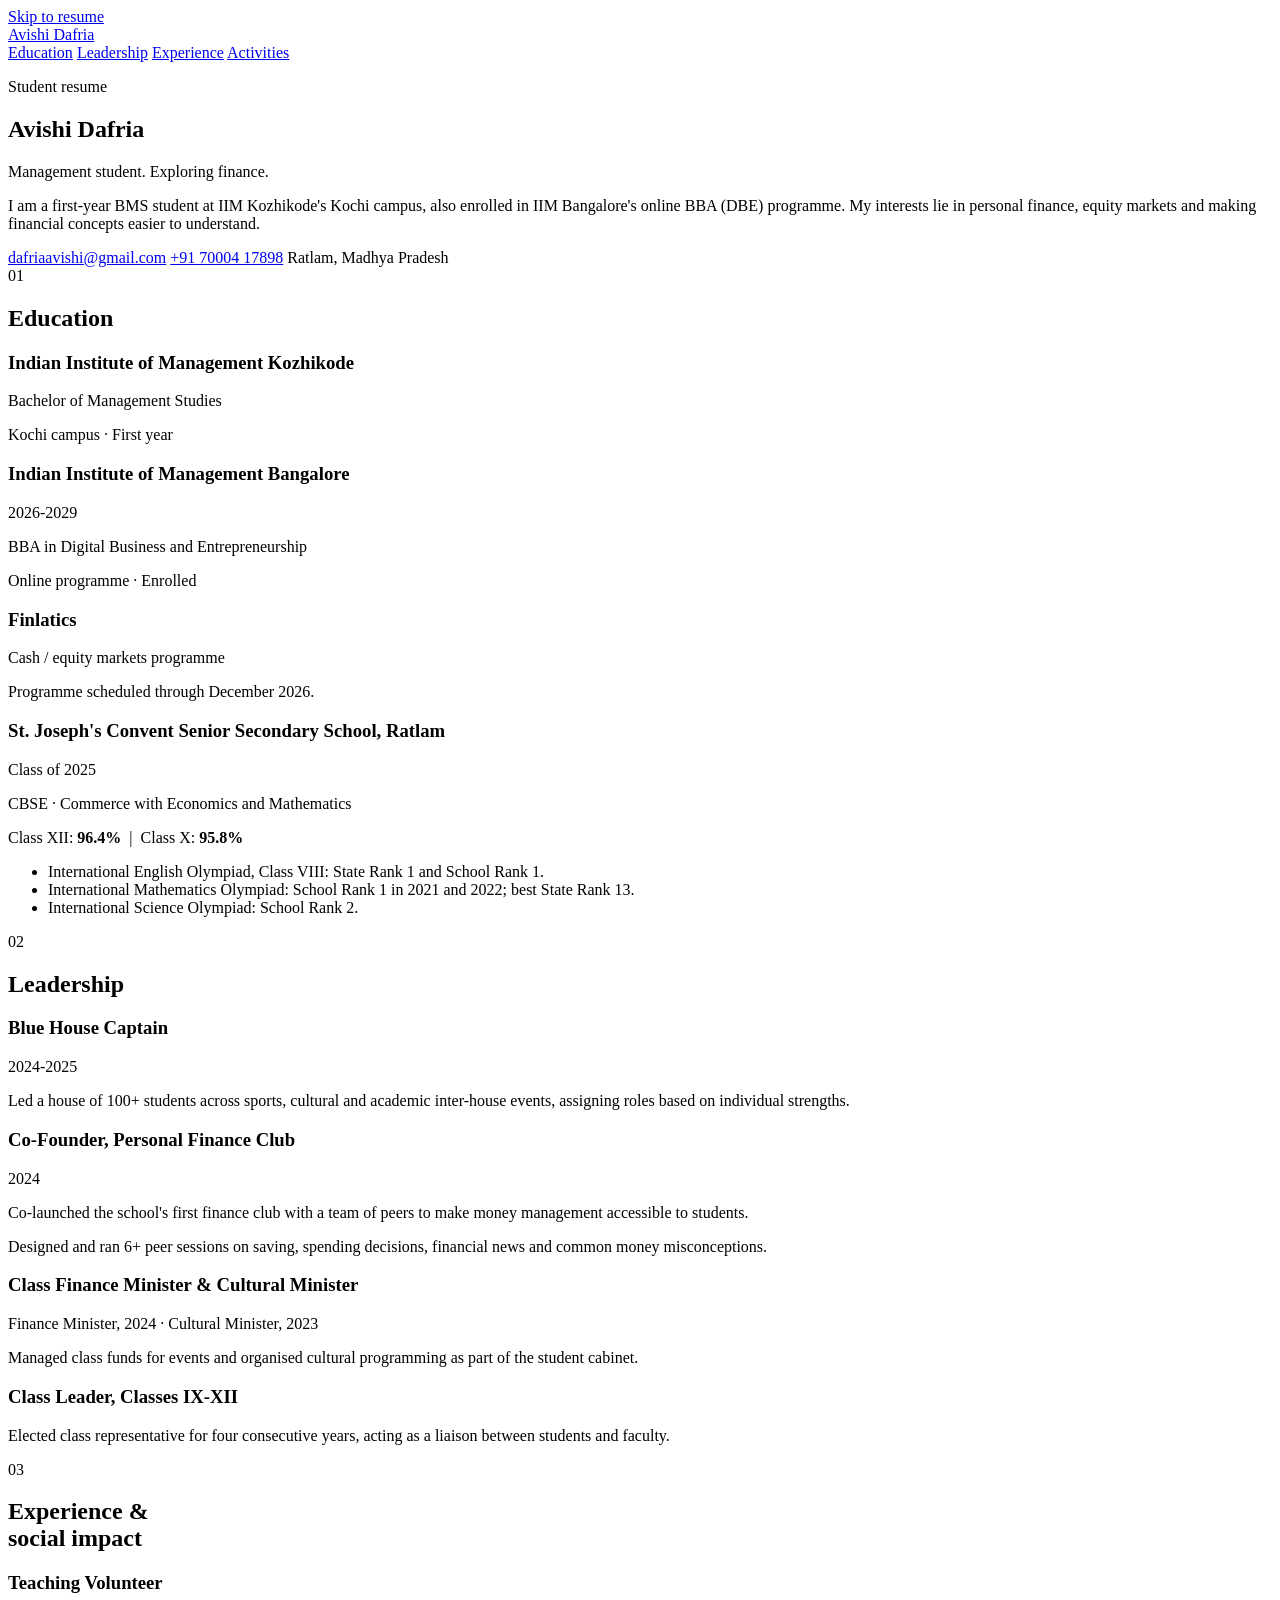
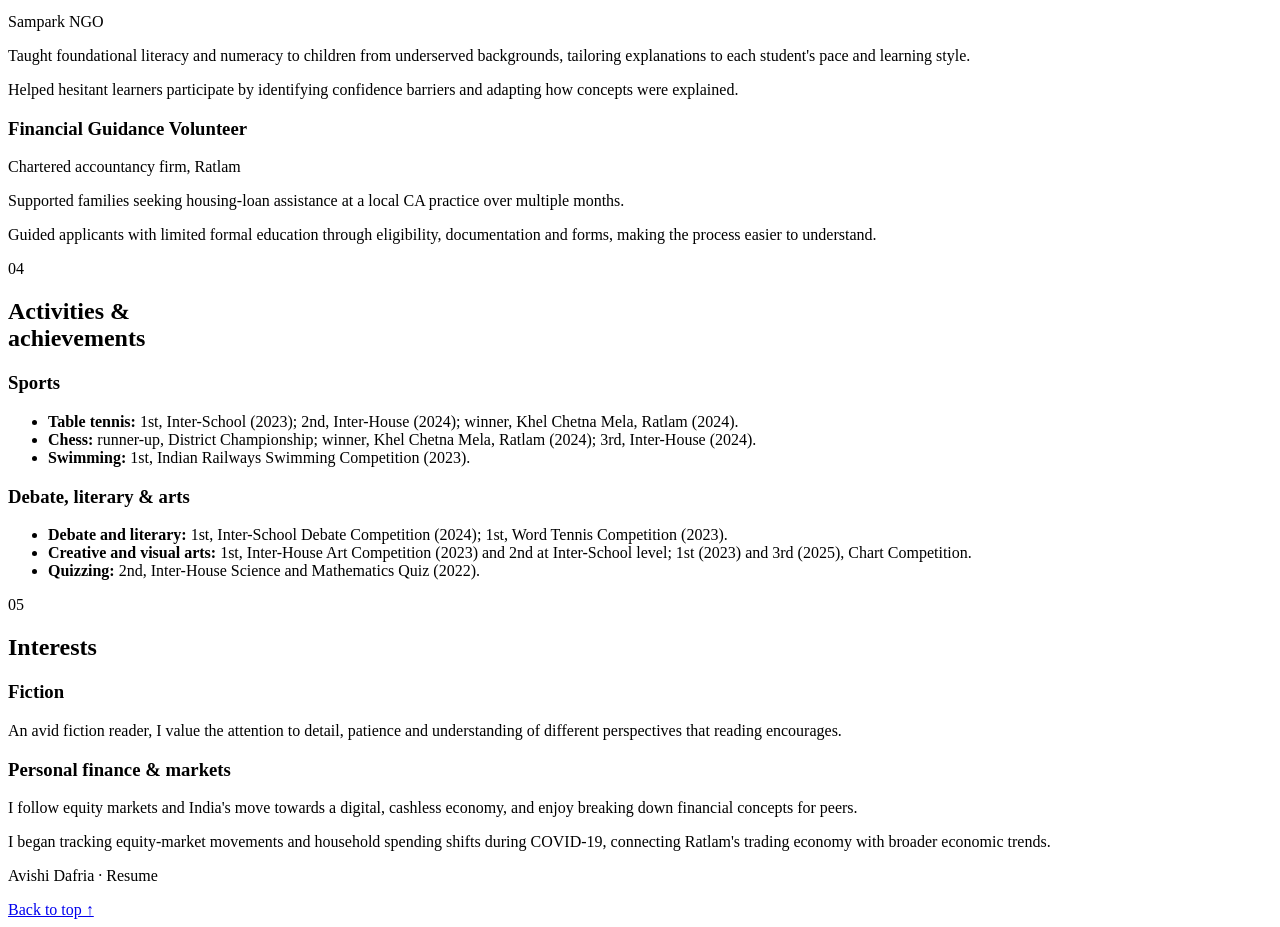
==== index.html @ a0d3d8a0 "Rename index-final.txt to index.html" ====
<!DOCTYPE html>
<html lang="en">
<head>
  <meta charset="UTF-8">
  <meta name="viewport" content="width=device-width, initial-scale=1.0">
  <meta name="description" content="Avishi Dafria's student resume: education, leadership, volunteering and interests.">
  <title>Avishi Dafria | Resume</title>
  <link rel="stylesheet" href="style.css">
</head>
<body>
  <a class="skip-link" href="#main">Skip to resume</a>
  <header class="site-header">
    <div class="header-inner">
      <a class="wordmark" href="#top">Avishi Dafria</a>
      <nav aria-label="Resume sections">
        <a href="#education">Education</a>
        <a href="#leadership">Leadership</a>
        <a href="#experience">Experience</a>
        <a href="#activities">Activities</a>
      </nav>
    </div>
  </header>
  <main id="main" class="resume">
    <section id="top" class="intro" aria-labelledby="name">
      <p class="eyebrow">Student resume</p>
      <h1 id="name">Avishi Dafria</h1>
      <p class="subtitle">Management student. Exploring finance.</p>
      <p class="summary">I am a first-year BMS student at IIM Kozhikode's Kochi campus, also enrolled in IIM Bangalore's online BBA (DBE) programme. My interests lie in personal finance, equity markets and making financial concepts easier to understand.</p>
      <div class="contact-list" aria-label="Contact details">
        <a href="mailto:dafriaavishi@gmail.com">dafriaavishi@gmail.com</a>
        <a href="tel:+917000417898">+91 70004 17898</a>
        <span>Ratlam, Madhya Pradesh</span>
      </div>
    </section>

    <section id="education" class="resume-section" aria-labelledby="education-heading">
      <div class="section-label"><span class="section-number">01</span><h2 id="education-heading">Education</h2></div>
      <div class="section-content">
        <article class="entry">
          <h3>Indian Institute of Management Kozhikode</h3>
          <p class="role">Bachelor of Management Studies</p>
          <p>Kochi campus &middot; First year</p>
        </article>
        <article class="entry">
          <div class="entry-heading"><h3>Indian Institute of Management Bangalore</h3><p class="date">2026-2029</p></div>
          <p class="role">BBA in Digital Business and Entrepreneurship</p>
          <p>Online programme &middot; Enrolled</p>
        </article>
        <article class="entry">
          <h3>Finlatics</h3>
          <p class="role">Cash / equity markets programme</p>
          <p>Programme scheduled through December 2026.</p>
        </article>
        <article class="entry">
          <div class="entry-heading"><h3>St. Joseph's Convent Senior Secondary School, Ratlam</h3><p class="date">Class of 2025</p></div>
          <p class="role">CBSE &middot; Commerce with Economics and Mathematics</p>
          <p>Class XII: <strong>96.4%</strong> &nbsp;|&nbsp; Class X: <strong>95.8%</strong></p>
          <ul>
            <li>International English Olympiad, Class VIII: State Rank 1 and School Rank 1.</li>
            <li>International Mathematics Olympiad: School Rank 1 in 2021 and 2022; best State Rank 13.</li>
            <li>International Science Olympiad: School Rank 2.</li>
          </ul>
        </article>
      </div>
    </section>

    <section id="leadership" class="resume-section" aria-labelledby="leadership-heading">
      <div class="section-label"><span class="section-number">02</span><h2 id="leadership-heading">Leadership</h2></div>
      <div class="section-content">
        <article class="entry">
          <div class="entry-heading"><h3>Blue House Captain</h3><p class="date">2024-2025</p></div>
          <p>Led a house of 100+ students across sports, cultural and academic inter-house events, assigning roles based on individual strengths.</p>
        </article>
        <article class="entry">
          <div class="entry-heading"><h3>Co-Founder, Personal Finance Club</h3><p class="date">2024</p></div>
          <p>Co-launched the school's first finance club with a team of peers to make money management accessible to students.</p>
          <p>Designed and ran 6+ peer sessions on saving, spending decisions, financial news and common money misconceptions.</p>
        </article>
        <article class="entry">
          <h3>Class Finance Minister &amp; Cultural Minister</h3>
          <p class="role">Finance Minister, 2024 &middot; Cultural Minister, 2023</p>
          <p>Managed class funds for events and organised cultural programming as part of the student cabinet.</p>
        </article>
        <article class="entry">
          <h3>Class Leader, Classes IX-XII</h3>
          <p>Elected class representative for four consecutive years, acting as a liaison between students and faculty.</p>
        </article>
      </div>
    </section>

    <section id="experience" class="resume-section" aria-labelledby="experience-heading">
      <div class="section-label"><span class="section-number">03</span><h2 id="experience-heading">Experience &amp;<br class="desktop-break"> social impact</h2></div>
      <div class="section-content">
        <article class="entry">
          <h3>Teaching Volunteer</h3><p class="role">Sampark NGO</p>
          <p>Taught foundational literacy and numeracy to children from underserved backgrounds, tailoring explanations to each student's pace and learning style.</p>
          <p>Helped hesitant learners participate by identifying confidence barriers and adapting how concepts were explained.</p>
        </article>
        <article class="entry">
          <h3>Financial Guidance Volunteer</h3><p class="role">Chartered accountancy firm, Ratlam</p>
          <p>Supported families seeking housing-loan assistance at a local CA practice over multiple months.</p>
          <p>Guided applicants with limited formal education through eligibility, documentation and forms, making the process easier to understand.</p>
        </article>
      </div>
    </section>

    <section id="activities" class="resume-section" aria-labelledby="activities-heading">
      <div class="section-label"><span class="section-number">04</span><h2 id="activities-heading">Activities &amp;<br class="desktop-break"> achievements</h2></div>
      <div class="section-content">
        <article class="entry"><h3>Sports</h3><ul>
          <li><strong>Table tennis:</strong> 1st, Inter-School (2023); 2nd, Inter-House (2024); winner, Khel Chetna Mela, Ratlam (2024).</li>
          <li><strong>Chess:</strong> runner-up, District Championship; winner, Khel Chetna Mela, Ratlam (2024); 3rd, Inter-House (2024).</li>
          <li><strong>Swimming:</strong> 1st, Indian Railways Swimming Competition (2023).</li>
        </ul></article>
        <article class="entry"><h3>Debate, literary &amp; arts</h3><ul>
          <li><strong>Debate and literary:</strong> 1st, Inter-School Debate Competition (2024); 1st, Word Tennis Competition (2023).</li>
          <li><strong>Creative and visual arts:</strong> 1st, Inter-House Art Competition (2023) and 2nd at Inter-School level; 1st (2023) and 3rd (2025), Chart Competition.</li>
          <li><strong>Quizzing:</strong> 2nd, Inter-House Science and Mathematics Quiz (2022).</li>
        </ul></article>
      </div>
    </section>

    <section id="interests" class="resume-section" aria-labelledby="interests-heading">
      <div class="section-label"><span class="section-number">05</span><h2 id="interests-heading">Interests</h2></div>
      <div class="section-content">
        <article class="entry"><h3>Fiction</h3><p>An avid fiction reader, I value the attention to detail, patience and understanding of different perspectives that reading encourages.</p></article>
        <article class="entry"><h3>Personal finance &amp; markets</h3><p>I follow equity markets and India's move towards a digital, cashless economy, and enjoy breaking down financial concepts for peers.</p><p>I began tracking equity-market movements and household spending shifts during COVID-19, connecting Ratlam's trading economy with broader economic trends.</p></article>
      </div>
    </section>
  </main>
  <footer class="site-footer"><p>Avishi Dafria &middot; Resume</p><a href="#top">Back to top &uarr;</a></footer>
</body>
</html>
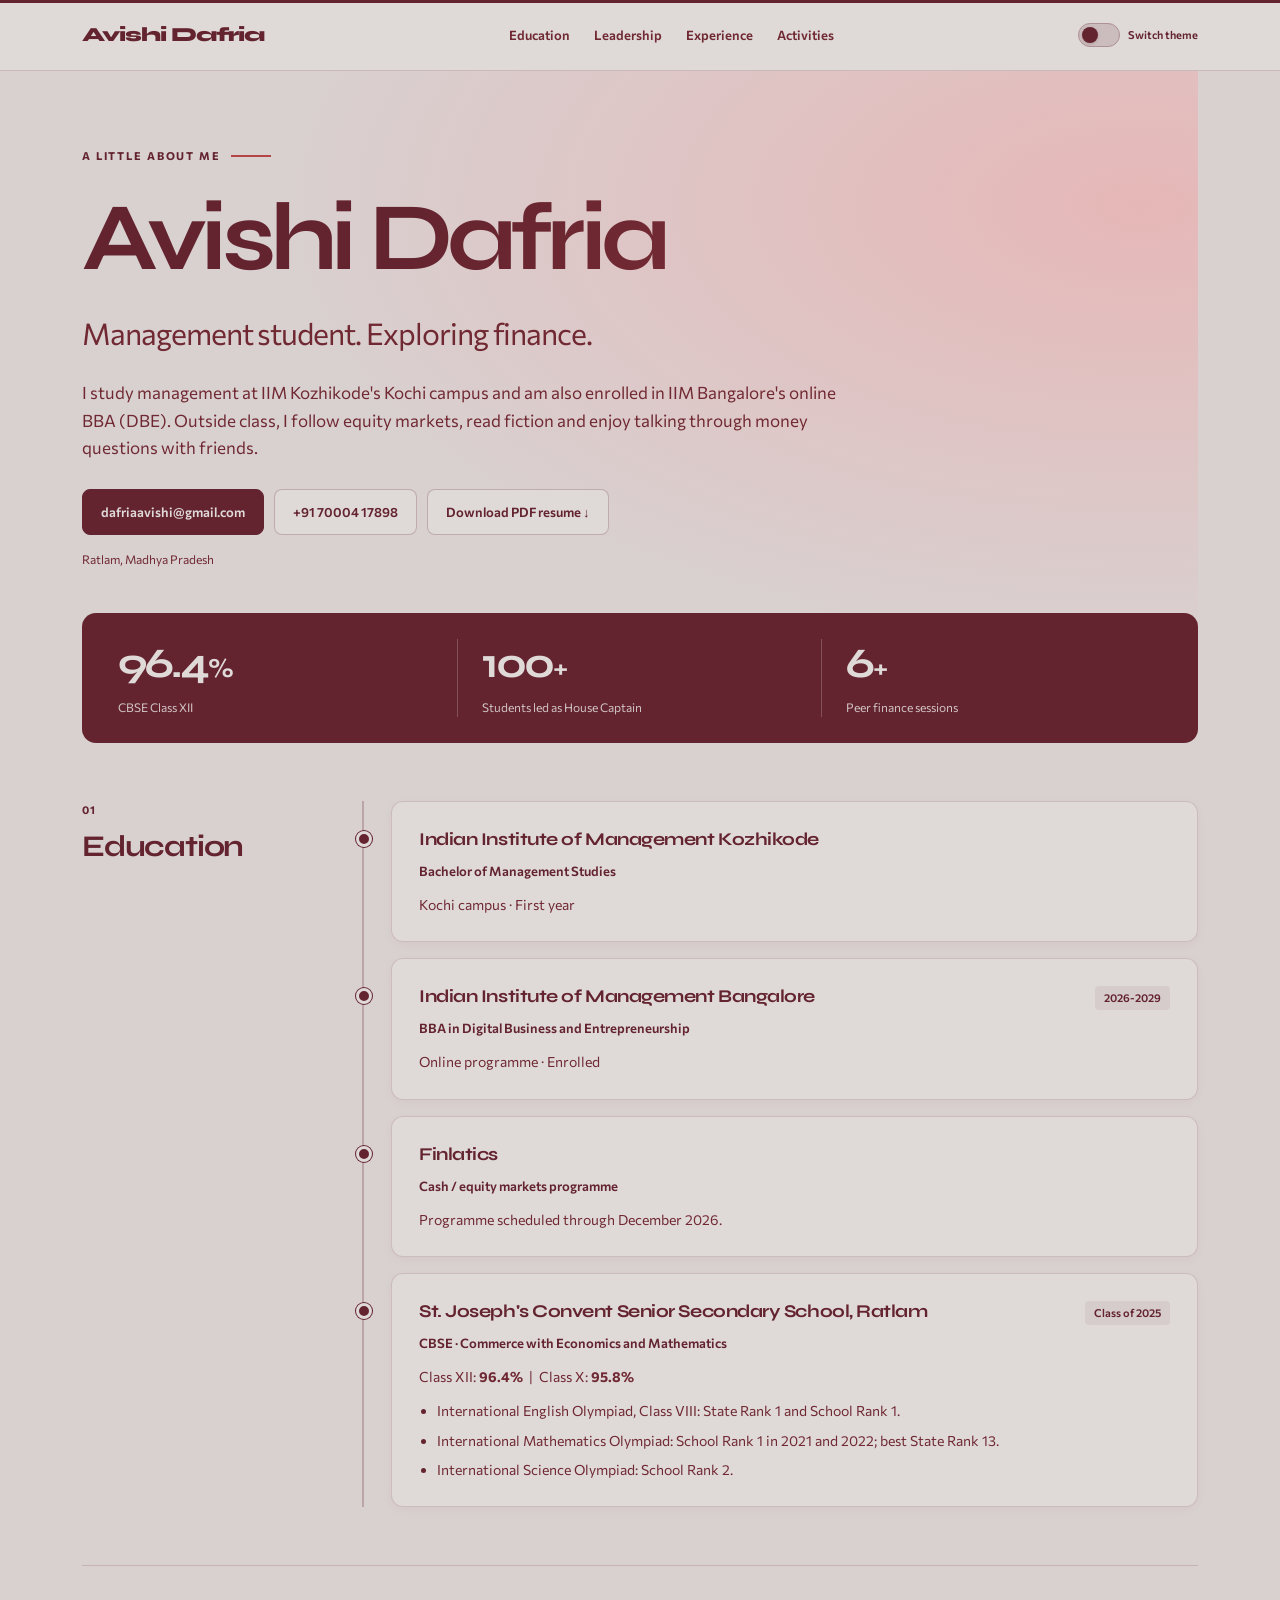
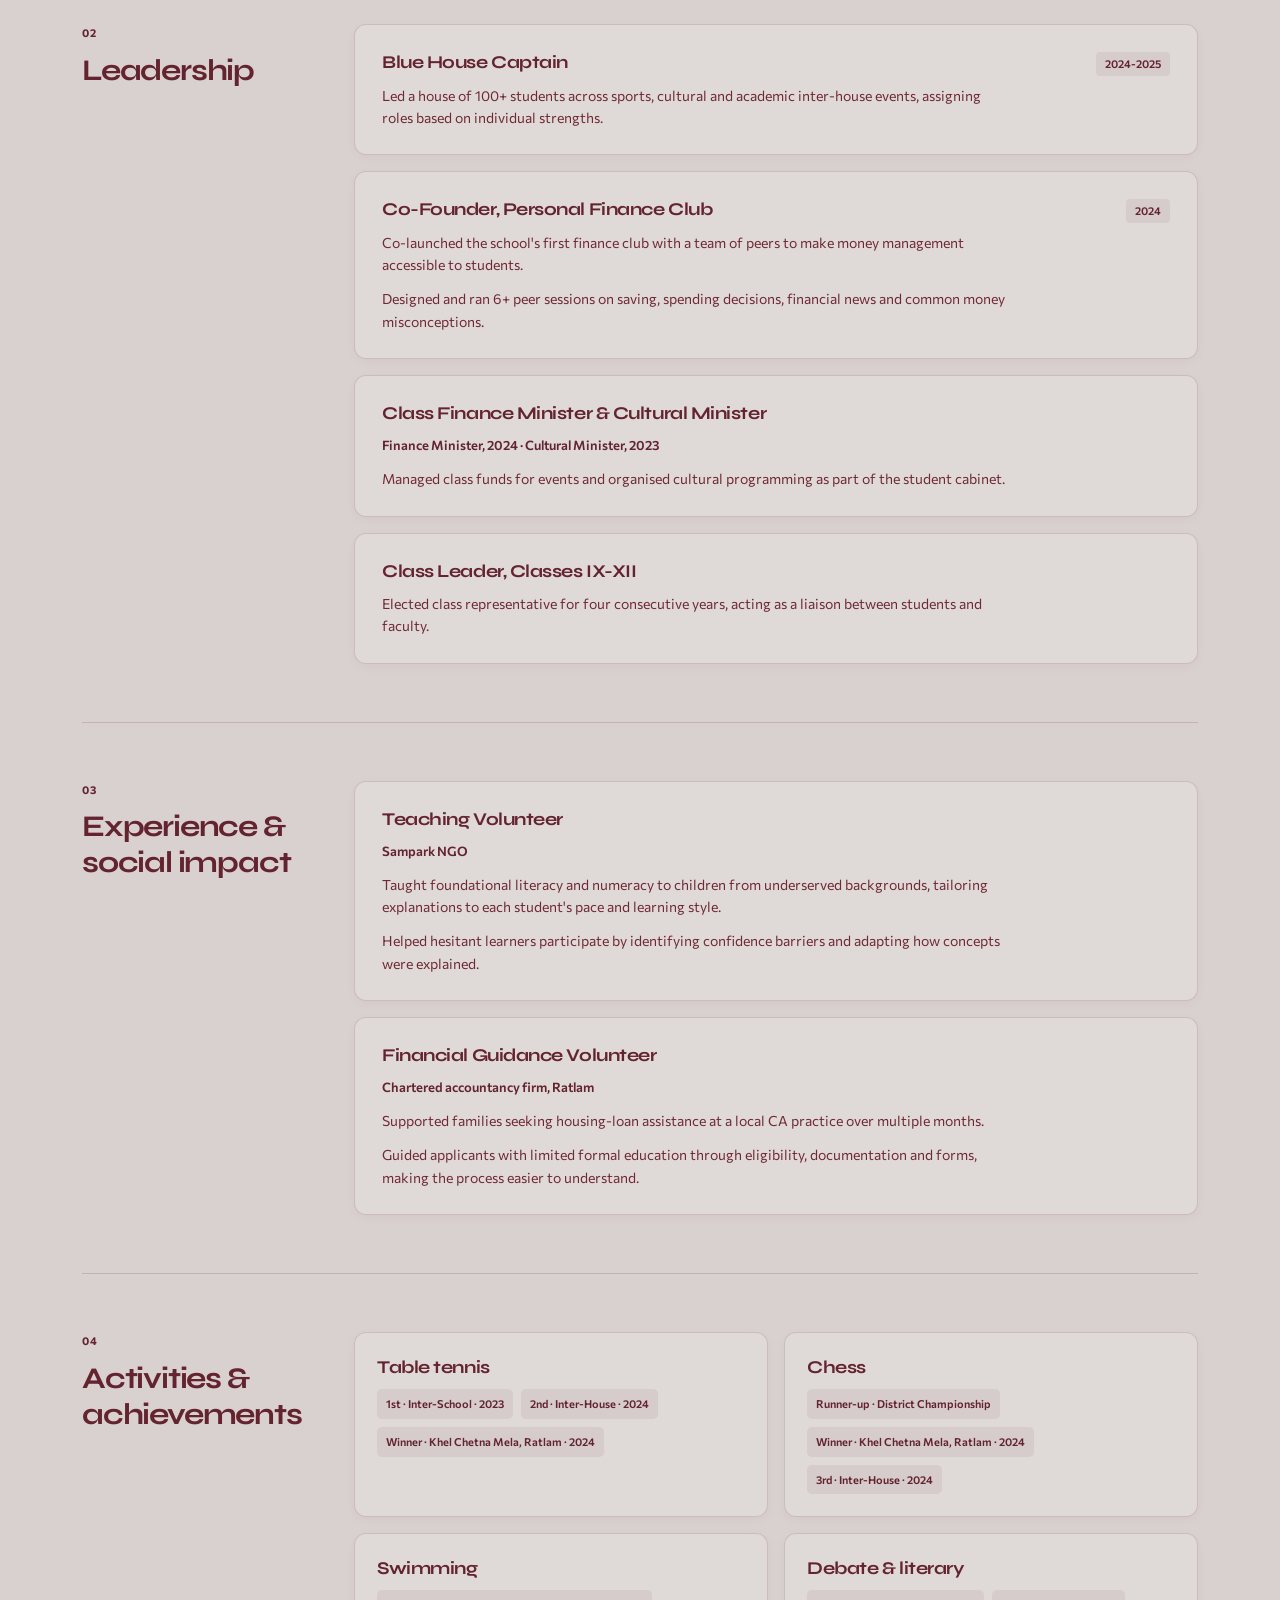
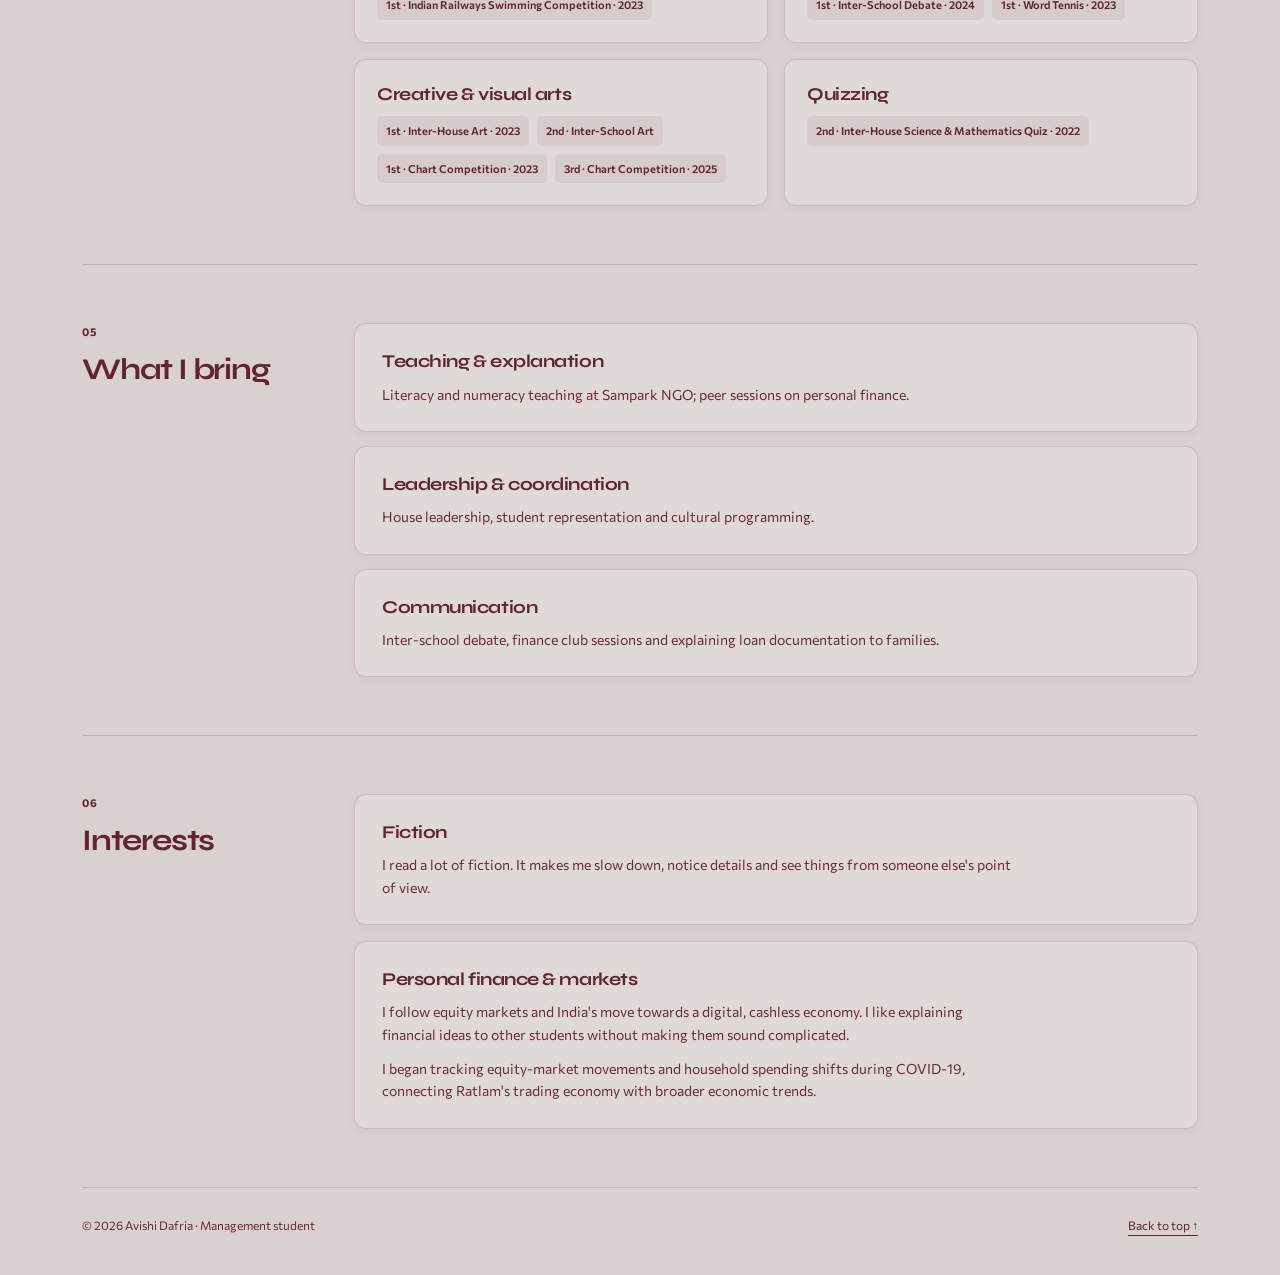
==== commit a8af8d77: "Rename index-FINAL (1).txt to index.html" ====
--- a/index.html
+++ b/index.html
@@ -4,10 +4,19 @@
   <meta charset="UTF-8">
   <meta name="viewport" content="width=device-width, initial-scale=1.0">
   <meta name="description" content="Avishi Dafria's student resume: education, leadership, volunteering and interests.">
+  <meta property="og:title" content="Avishi Dafria | Resume">
+  <meta property="og:description" content="Management student exploring finance. Education, leadership, volunteering and interests.">
+  <meta property="og:type" content="website">
+  <meta name="theme-color" content="#64242F">
   <title>Avishi Dafria | Resume</title>
+  <link rel="preconnect" href="https://fonts.googleapis.com">
+  <link rel="preconnect" href="https://fonts.gstatic.com" crossorigin>
+  <link href="https://fonts.googleapis.com/css2?family=Commissioner:wght@400;500;600;700&family=Syne:wght@400;500;600;700;800&display=swap" rel="stylesheet">
+  <link rel="icon" href="data:image/svg+xml,%3Csvg xmlns=%27http://www.w3.org/2000/svg%27 viewBox=%270 0 64 64%27%3E%3Crect width=%2764%27 height=%2764%27 rx=%2716%27 fill=%27%2364242F%27/%3E%3Ctext x=%2732%27 y=%2742%27 text-anchor=%27middle%27 font-family=%27Arial%27 font-size=%2730%27 fill=%27white%27%3EAD%3C/text%3E%3C/svg%3E">
   <link rel="stylesheet" href="style.css">
 </head>
 <body>
+  <div class="scroll-progress" aria-hidden="true"></div>
   <a class="skip-link" href="#main">Skip to resume</a>
   <header class="site-header">
     <div class="header-inner">
@@ -18,24 +27,31 @@
         <a href="#experience">Experience</a>
         <a href="#activities">Activities</a>
       </nav>
+      <label class="theme-switch"><input id="theme-toggle" type="checkbox"><span class="toggle-track" aria-hidden="true"></span><span class="toggle-text">Switch theme</span></label>
     </div>
   </header>
   <main id="main" class="resume">
     <section id="top" class="intro" aria-labelledby="name">
-      <p class="eyebrow">Student resume</p>
+      <p class="eyebrow">A little about me</p>
       <h1 id="name">Avishi Dafria</h1>
       <p class="subtitle">Management student. Exploring finance.</p>
-      <p class="summary">I am a first-year BMS student at IIM Kozhikode's Kochi campus, also enrolled in IIM Bangalore's online BBA (DBE) programme. My interests lie in personal finance, equity markets and making financial concepts easier to understand.</p>
+      <p class="summary">I study management at IIM Kozhikode's Kochi campus and am also enrolled in IIM Bangalore's online BBA (DBE). Outside class, I follow equity markets, read fiction and enjoy talking through money questions with friends.</p>
       <div class="contact-list" aria-label="Contact details">
-        <a href="mailto:dafriaavishi@gmail.com">dafriaavishi@gmail.com</a>
-        <a href="tel:+917000417898">+91 70004 17898</a>
-        <span>Ratlam, Madhya Pradesh</span>
+        <a class="contact-button" href="mailto:dafriaavishi@gmail.com">dafriaavishi@gmail.com</a>
+        <a class="contact-button secondary-button" href="tel:+917000417898">+91 70004 17898</a>
+        <a class="contact-button secondary-button" href="resume.pdf" download="Avishi_Dafria_Resume.pdf">Download PDF resume &darr;</a>
+      </div>
+      <p class="location">Ratlam, Madhya Pradesh</p>
+      <div class="stat-strip" aria-label="Resume highlights">
+        <div><strong>96.4<span>%</span></strong><span>CBSE Class XII</span></div>
+        <div><strong>100<span>+</span></strong><span>Students led as House Captain</span></div>
+        <div><strong>6<span>+</span></strong><span>Peer finance sessions</span></div>
       </div>
     </section>
 
     <section id="education" class="resume-section" aria-labelledby="education-heading">
       <div class="section-label"><span class="section-number">01</span><h2 id="education-heading">Education</h2></div>
-      <div class="section-content">
+      <div class="section-content timeline">
         <article class="entry">
           <h3>Indian Institute of Management Kozhikode</h3>
           <p class="role">Bachelor of Management Studies</p>
@@ -89,7 +105,7 @@
     </section>
 
     <section id="experience" class="resume-section" aria-labelledby="experience-heading">
-      <div class="section-label"><span class="section-number">03</span><h2 id="experience-heading">Experience &amp;<br class="desktop-break"> social impact</h2></div>
+      <div class="section-label"><span class="section-number">03</span><h2 id="experience-heading">Experience &amp;  social impact</h2></div>
       <div class="section-content">
         <article class="entry">
           <h3>Teaching Volunteer</h3><p class="role">Sampark NGO</p>
@@ -105,29 +121,34 @@
     </section>
 
     <section id="activities" class="resume-section" aria-labelledby="activities-heading">
-      <div class="section-label"><span class="section-number">04</span><h2 id="activities-heading">Activities &amp;<br class="desktop-break"> achievements</h2></div>
+      <div class="section-label"><span class="section-number">04</span><h2 id="activities-heading">Activities &amp;  achievements</h2></div>
       <div class="section-content">
-        <article class="entry"><h3>Sports</h3><ul>
-          <li><strong>Table tennis:</strong> 1st, Inter-School (2023); 2nd, Inter-House (2024); winner, Khel Chetna Mela, Ratlam (2024).</li>
-          <li><strong>Chess:</strong> runner-up, District Championship; winner, Khel Chetna Mela, Ratlam (2024); 3rd, Inter-House (2024).</li>
-          <li><strong>Swimming:</strong> 1st, Indian Railways Swimming Competition (2023).</li>
-        </ul></article>
-        <article class="entry"><h3>Debate, literary &amp; arts</h3><ul>
-          <li><strong>Debate and literary:</strong> 1st, Inter-School Debate Competition (2024); 1st, Word Tennis Competition (2023).</li>
-          <li><strong>Creative and visual arts:</strong> 1st, Inter-House Art Competition (2023) and 2nd at Inter-School level; 1st (2023) and 3rd (2025), Chart Competition.</li>
-          <li><strong>Quizzing:</strong> 2nd, Inter-House Science and Mathematics Quiz (2022).</li>
-        </ul></article>
+        <article class="entry achievement-card"><h3>Table tennis</h3><div class="badge-list"><span class="badge">1st &middot; Inter-School &middot; 2023</span><span class="badge">2nd &middot; Inter-House &middot; 2024</span><span class="badge">Winner &middot; Khel Chetna Mela, Ratlam &middot; 2024</span></div></article>
+        <article class="entry achievement-card"><h3>Chess</h3><div class="badge-list"><span class="badge">Runner-up &middot; District Championship</span><span class="badge">Winner &middot; Khel Chetna Mela, Ratlam &middot; 2024</span><span class="badge">3rd &middot; Inter-House &middot; 2024</span></div></article>
+        <article class="entry achievement-card"><h3>Swimming</h3><div class="badge-list"><span class="badge">1st &middot; Indian Railways Swimming Competition &middot; 2023</span></div></article>
+        <article class="entry achievement-card"><h3>Debate &amp; literary</h3><div class="badge-list"><span class="badge">1st &middot; Inter-School Debate &middot; 2024</span><span class="badge">1st &middot; Word Tennis &middot; 2023</span></div></article>
+        <article class="entry achievement-card"><h3>Creative &amp; visual arts</h3><div class="badge-list"><span class="badge">1st &middot; Inter-House Art &middot; 2023</span><span class="badge">2nd &middot; Inter-School Art</span><span class="badge">1st &middot; Chart Competition &middot; 2023</span><span class="badge">3rd &middot; Chart Competition &middot; 2025</span></div></article>
+        <article class="entry achievement-card"><h3>Quizzing</h3><div class="badge-list"><span class="badge">2nd &middot; Inter-House Science &amp; Mathematics Quiz &middot; 2022</span></div></article>
+      </div>
+    </section>
+
+    <section id="skills" class="resume-section" aria-labelledby="skills-heading">
+      <div class="section-label"><span class="section-number">05</span><h2 id="skills-heading">What I bring</h2></div>
+      <div class="section-content skill-grid">
+        <article class="entry"><h3>Teaching &amp; explanation</h3><p>Literacy and numeracy teaching at Sampark NGO; peer sessions on personal finance.</p></article>
+        <article class="entry"><h3>Leadership &amp; coordination</h3><p>House leadership, student representation and cultural programming.</p></article>
+        <article class="entry"><h3>Communication</h3><p>Inter-school debate, finance club sessions and explaining loan documentation to families.</p></article>
       </div>
     </section>
 
     <section id="interests" class="resume-section" aria-labelledby="interests-heading">
-      <div class="section-label"><span class="section-number">05</span><h2 id="interests-heading">Interests</h2></div>
+      <div class="section-label"><span class="section-number">06</span><h2 id="interests-heading">Interests</h2></div>
       <div class="section-content">
-        <article class="entry"><h3>Fiction</h3><p>An avid fiction reader, I value the attention to detail, patience and understanding of different perspectives that reading encourages.</p></article>
-        <article class="entry"><h3>Personal finance &amp; markets</h3><p>I follow equity markets and India's move towards a digital, cashless economy, and enjoy breaking down financial concepts for peers.</p><p>I began tracking equity-market movements and household spending shifts during COVID-19, connecting Ratlam's trading economy with broader economic trends.</p></article>
+        <article class="entry"><h3>Fiction</h3><p>I read a lot of fiction. It makes me slow down, notice details and see things from someone else's point of view.</p></article>
+        <article class="entry"><h3>Personal finance &amp; markets</h3><p>I follow equity markets and India's move towards a digital, cashless economy. I like explaining financial ideas to other students without making them sound complicated.</p><p>I began tracking equity-market movements and household spending shifts during COVID-19, connecting Ratlam's trading economy with broader economic trends.</p></article>
       </div>
     </section>
   </main>
-  <footer class="site-footer"><p>Avishi Dafria &middot; Resume</p><a href="#top">Back to top &uarr;</a></footer>
+  <footer class="site-footer"><p>&copy; 2026 Avishi Dafria &middot; Management student</p><a href="#top">Back to top &uarr;</a></footer>
 </body>
 </html>
--- a/style.css
+++ b/style.css
@@ -0,0 +1,174 @@
+/* Four core colours; mixed tints keep the rest of the page consistent. */
+:root { --primary: #64242F; --rose: #B44446; --salmon: #FC8F8F; --paper: #DFD9D8; --ink: var(--primary); --muted: color-mix(in srgb, var(--primary) 85%, var(--rose)); color-scheme: light dark; }
+* { box-sizing: border-box; }
+html { scroll-behavior: smooth; scroll-padding-top: 110px; }
+body { margin: 0; background: color-mix(in srgb, var(--primary) 5%, var(--paper)); color: var(--ink); font-family: 'Commissioner', Arial, sans-serif; font-size: 16px; line-height: 1.6; }
+a { color: var(--primary); text-underline-offset: 5px; }
+a:hover { text-decoration: none; }
+a:focus-visible { outline: 3px solid var(--primary); outline-offset: 5px; }
+h1,h2,h3,.wordmark { font-family: 'Syne', Arial, sans-serif; }
+h1,h2,h3,p { margin-top: 0; }
+p { margin-bottom: 12px; max-width: 70ch; }
+h1 { font-size: clamp(48px, 7.5vw, 100px); font-weight: 700; line-height: 1.03; letter-spacing: -.06em; margin-bottom: 22px; }
+h2 { font-size: clamp(26px,2.4vw,30px); font-weight: 700; line-height: 1.2; letter-spacing: -.04em; margin-bottom: 0; }
+h3 { font-size: 18px; font-weight: 700; line-height: 1.4; letter-spacing: -.025em; margin-bottom: 9px; }
+.skip-link { position: absolute; top: -80px; left: 16px; padding: 12px 18px; background: var(--paper); z-index: 20; }
+.skip-link:focus { top: 8px; }
+.site-header { position: sticky; top: 0; z-index: 10; background: var(--paper); border-bottom: 1px solid color-mix(in srgb,var(--muted) 18%,transparent); }
+.header-inner { max-width: 1180px; margin: auto; padding: 13px 32px; display: flex; justify-content: space-between; align-items: center; gap: 24px; }
+.wordmark { font-size: 20px; font-weight: 800; letter-spacing: -.05em; color: var(--ink); text-decoration: none; }
+nav { display: flex; gap: 8px 24px; flex-wrap: wrap; }
+nav a { min-height: 44px; display: flex; align-items: center; font-size: 13px; font-weight: 600; color: var(--muted); text-decoration: none; }
+nav a:hover { color: var(--primary); }
+.resume { max-width: 1180px; padding: 0 32px; margin: auto; }
+.intro { padding: 76px 0 0; background: radial-gradient(ellipse at 95% 20%,color-mix(in srgb,var(--salmon) 38%,transparent),transparent 58%); }
+.eyebrow { display: flex; align-items: center; gap: 10px; font-size: 11px; font-weight: 700; text-transform: uppercase; letter-spacing: .17em; color: var(--primary); margin-bottom: 24px; }
+.status-dot { width: 8px; height: 8px; border-radius: 50%; background: var(--primary); box-shadow: 0 0 0 5px color-mix(in srgb,var(--primary) 10%,transparent); }
+.subtitle { font-size: clamp(21px,3vw,30px); font-weight: 400; letter-spacing: -.035em; color: var(--muted); margin-bottom: 22px; }
+.summary { font-size: 17px; max-width: 70ch; color: var(--muted); }
+.contact-list { display: flex; flex-wrap: wrap; gap: 10px; margin-top: 28px; }
+.contact-button { display: inline-flex; min-height: 46px; align-items: center; justify-content: center; padding: 11px 18px; border: 1px solid var(--primary); border-radius: 8px; background: var(--primary); color: var(--paper); text-decoration: none; font-size: 13px; font-weight: 600; transition: transform .2s ease, box-shadow .2s ease; }
+.secondary-button { color: var(--primary); background: var(--paper); border-color: color-mix(in srgb,var(--primary) 25%,transparent); }
+.contact-button:hover { transform: translateY(-2px); box-shadow: 0 6px 15px color-mix(in srgb,var(--ink) 9%,transparent); }
+.location { margin: 15px 0 0; color: var(--muted); font-size: 12px; }
+.stat-strip { margin-top: 44px; display: grid; grid-template-columns: repeat(3,minmax(0,1fr)); background: var(--primary); color: var(--paper); border-radius: 14px; padding: 26px 12px; }
+.stat-strip > div { padding: 0 24px; border-right: 1px solid color-mix(in srgb,var(--paper) 25%,transparent); }
+.stat-strip > div:last-child { border: 0; }
+.stat-strip strong { display: block; font-family: 'Syne',Arial,sans-serif; font-size: 42px; line-height: 1.2; letter-spacing: -.055em; margin-bottom: 8px; }
+.stat-strip strong span { font-size: .65em; }
+.stat-strip div > span { display: block; font-size: 12px; opacity: .88; }
+.resume-section { display: grid; grid-template-columns: 240px minmax(0,1fr); gap: 32px; padding: 58px 0; border-bottom: 1px solid color-mix(in srgb,var(--muted) 18%,transparent); }
+.section-label { align-self: start; }
+.section-number { display: block; font-size: 11px; font-weight: 700; letter-spacing: .13em; color: var(--primary); margin-bottom: 10px; }
+.section-content { min-width: 0; }
+.entry { padding: 25px 27px; background: var(--paper); border: 1px solid color-mix(in srgb,var(--muted) 16%,transparent); border-radius: 12px; box-shadow: 0 3px 12px color-mix(in srgb,var(--ink) 3%,transparent); transition: transform .2s ease, box-shadow .2s ease; }
+.entry:hover { transform: translateY(-3px); box-shadow: 0 9px 24px color-mix(in srgb,var(--ink) 8%,transparent); }
+.entry + .entry { margin-top: 16px; }
+.entry p,.entry li { font-size: 14px; color: var(--muted); }
+.entry p:last-child { margin-bottom: 0; }
+.entry-heading { display: flex; justify-content: space-between; align-items: baseline; gap: 10px; flex-wrap: wrap; }
+.date { display: inline-block; padding: 3px 9px; border-radius: 4px; background: color-mix(in srgb,var(--primary) 7%,var(--paper)); color: var(--primary) !important; font-size: 11px !important; font-weight: 600; margin-bottom: 10px; }
+.role { color: var(--primary) !important; font-size: 13px !important; font-weight: 600; }
+ul { padding-left: 18px; margin: 10px 0 0; }
+li + li { margin-top: 7px; }
+li::marker { color: var(--primary); }
+.timeline { border-left: 2px solid color-mix(in srgb,var(--primary) 25%,transparent); padding-left: 27px; margin-left: 8px; }
+.timeline .entry { position: relative; }
+.timeline .entry::before { content: ''; width: 10px; height: 10px; border-radius: 50%; background: var(--primary); border: 3px solid var(--paper); box-shadow: 0 0 0 1px var(--primary); position: absolute; left: -36px; top: 29px; }
+#activities .section-content { display: grid; grid-template-columns: repeat(2,minmax(0,1fr)); gap: 16px; }
+#activities .entry { margin: 0; padding: 22px; }
+.badge-list { display: flex; gap: 8px; flex-wrap: wrap; }
+.badge { display: block; background: color-mix(in srgb,var(--primary) 7%,var(--paper)); color: var(--primary); padding: 6px 9px; border-radius: 5px; font-size: 11px; font-weight: 600; line-height: 1.6; }
+.skill-grid { display: grid; gap: 14px; }
+.skill-grid .entry { margin: 0; }
+.site-footer { display: flex; justify-content: space-between; flex-wrap: wrap; gap: 12px; max-width: 1180px; margin: auto; padding: 28px 32px 40px; color: var(--muted); font-size: 12px; }
+.site-footer p { margin: 0; }
+@media (max-width: 900px) { .resume-section { grid-template-columns: 190px minmax(0,1fr); gap: 22px; } }
+@media (max-width: 700px) {
+  .header-inner { padding: 12px 22px; flex-direction: column; gap: 2px; align-items: flex-start; }
+  nav { width: 100%; justify-content: space-between; gap: 6px; }
+  nav a { font-size: 11px; }
+  .resume { padding: 0 22px; }
+  .intro { padding-top: 42px; }
+  .summary { font-size: 15px; }
+  .contact-list { gap: 8px; }
+  .contact-button { font-size: 12px; padding: 10px 12px; }
+  .stat-strip { margin-top: 30px; padding: 20px 5px; }
+  .stat-strip > div { padding: 0 10px; }
+  .stat-strip strong { font-size: 29px; }
+  .stat-strip div > span { font-size: 10px; }
+  .resume-section { grid-template-columns: 1fr; gap: 22px; padding: 36px 0; }
+  .section-label { display: flex; gap: 12px; align-items: baseline; }
+  .section-number { margin: 0; }
+  .desktop-break { display: none; }
+  h2 { font-size: 26px; }
+  h3 { font-size: 16px; }
+  .entry { padding: 21px; }
+  .timeline { padding-left: 22px; }
+  .timeline .entry::before { left: -31px; }
+  #activities .section-content { grid-template-columns: 1fr; }
+  .site-footer { padding: 24px 22px 32px; }
+}
+@media (prefers-color-scheme: dark) {
+  :root { --primary: #FC8F8F; --rose: #B44446; --salmon: #FC8F8F; --paper: #64242F; --ink: #DFD9D8; --muted: color-mix(in srgb, var(--ink) 88%, var(--salmon)); }
+  .intro { background: radial-gradient(ellipse at 95% 20%,color-mix(in srgb,var(--salmon) 10%,transparent),transparent 58%); }
+}
+@media (prefers-reduced-motion: reduce) {
+  html { scroll-behavior: auto; }
+  *,*::before,*::after { transition: none !important; }
+  .entry:hover,.contact-button:hover { transform: none; }
+}
+@media print {
+  :root { --primary: #64242F; --paper: #DFD9D8; --ink: var(--primary); --muted: var(--primary); }
+  body { background: var(--paper); }
+  .site-header,.skip-link,.site-footer,.contact-button[download] { display: none; }
+  .intro { padding-top: 10px; background: none; }
+  .resume-section { padding: 24px 0; }
+  .entry { box-shadow: none; break-inside: avoid; }
+}
+
+/* Short CSS-only entrances. No hidden state is required for the base layout. */
+@keyframes arrive { from { opacity: 0; transform: translateY(12px); } to { opacity: 1; transform: translateY(0); } }
+@keyframes soft-glow { 0%,100% { opacity: .4; transform: scaleX(.6); } 50% { opacity: 1; transform: scaleX(1); } }
+@media (prefers-reduced-motion: no-preference) {
+  .intro > * { animation: arrive .55s ease backwards; }
+  .intro > :nth-child(2) { animation-delay: .06s; }
+  .intro > :nth-child(3) { animation-delay: .12s; }
+  .intro > :nth-child(4) { animation-delay: .18s; }
+  .intro > :nth-child(5) { animation-delay: .24s; }
+  .intro > :nth-child(6) { animation-delay: .3s; }
+  .intro > :nth-child(7) { animation-delay: .36s; }
+  .entry { animation: arrive .5s ease backwards; }
+  .entry:nth-child(2n) { animation-delay: .08s; }
+  .entry:nth-child(3n) { animation-delay: .16s; }
+  .eyebrow::after { content: ''; width: 40px; height: 2px; display: inline-block; background: var(--rose); transform-origin: left; animation: soft-glow 2s ease-in-out 2; }
+}
+@media (prefers-reduced-motion: reduce) {
+  *,*::before,*::after { animation: none !important; }
+}
+
+/* The checkbox selects the opposite theme; unchecked follows the device. */
+.theme-switch { display: inline-flex; align-items: center; gap: 7px; cursor: pointer; white-space: nowrap; font-size: 11px; font-weight: 600; min-height: 44px; }
+.theme-switch input { width: 16px; height: 16px; accent-color: var(--primary); cursor: pointer; }
+.theme-switch input:focus-visible { outline: 2px solid var(--primary); outline-offset: 4px; }
+:root:has(#theme-toggle:checked) { --primary: #FC8F8F; --paper: #64242F; --ink: #DFD9D8; --muted: color-mix(in srgb,var(--ink) 88%,var(--salmon)); color-scheme: dark; }
+:root:has(#theme-toggle:checked) .intro { background: radial-gradient(ellipse at 95% 20%,color-mix(in srgb,var(--salmon) 10%,transparent),transparent 58%); }
+@media (prefers-color-scheme: dark) {
+  :root:has(#theme-toggle:checked) { --primary: #64242F; --paper: #DFD9D8; --ink: #64242F; --muted: color-mix(in srgb,var(--primary) 85%,var(--rose)); color-scheme: light; }
+  :root:has(#theme-toggle:checked) .intro { background: radial-gradient(ellipse at 95% 20%,color-mix(in srgb,var(--salmon) 38%,transparent),transparent 58%); }
+}
+@supports (background-clip: text) {
+  #name { color: transparent; background: linear-gradient(110deg,var(--primary) 15%,color-mix(in srgb,var(--ink) 60%,var(--rose)) 42%,var(--primary) 75%); background-size: 200% auto; background-clip: text; }
+}
+@keyframes colour-drift { from { background-position: 0% center; } to { background-position: 100% center; } }
+@keyframes reading-progress { from { transform: scaleX(0); } to { transform: scaleX(1); } }
+.scroll-progress { display: none; }
+@media (prefers-reduced-motion: no-preference) {
+  #name { animation: arrive .55s .06s ease backwards, colour-drift 10s ease-in-out infinite alternate; }
+  @supports (animation-timeline: scroll()) {
+    .scroll-progress { display: block; position: fixed; top: 0; left: 0; width: 100%; height: 3px; background: var(--primary); z-index: 30; transform-origin: left; animation: reading-progress linear both; animation-timeline: scroll(root block); }
+  }
+}
+.error-page { min-height: 100vh; display: grid; place-items: center; padding: 32px; }
+.error-card { width: min(100%,680px); padding: clamp(24px,6vw,64px); border: 1px solid var(--rose); border-radius: 20px; background: var(--paper); }
+.error-card h1 { font-size: clamp(90px,20vw,180px); margin-bottom: 20px; }
+.error-card h2 { margin-bottom: 20px; }
+.error-card .contact-button { margin-top: 12px; }
+@media (max-width: 700px) {
+  .header-inner { display: grid; grid-template-columns: 1fr auto; gap: 0 8px; }
+  .wordmark { font-size: 18px; }
+  nav { grid-column: 1 / -1; grid-row: 2; }
+  .theme-switch { grid-column: 2; grid-row: 1; }
+  .theme-switch input { margin: 0; }
+}
+@media print { .theme-switch,.scroll-progress { display: none; } #name { color: var(--ink); background: none; } }
+
+/* Native checkbox semantics with a custom, keyboard-focusable visual switch. */
+.theme-switch { position: relative; gap: 8px; }
+.theme-switch input { position: absolute; width: 1px; height: 1px; opacity: 0; clip-path: inset(50%); }
+.toggle-track { display: inline-block; width: 42px; height: 24px; border-radius: 999px; background: color-mix(in srgb,var(--primary) 16%,var(--paper)); border: 1px solid color-mix(in srgb,var(--primary) 40%,var(--paper)); position: relative; transition: background .2s ease; }
+.toggle-track::before { content: ''; position: absolute; top: 3px; left: 3px; width: 16px; height: 16px; border-radius: 50%; background: var(--primary); box-shadow: 0 1px 3px color-mix(in srgb,var(--ink) 20%,transparent); transition: transform .2s ease; }
+.theme-switch input:checked + .toggle-track::before { transform: translateX(18px); }
+.theme-switch input:focus-visible + .toggle-track { outline: 3px solid var(--primary); outline-offset: 4px; }
+.theme-switch:hover .toggle-track { border-color: var(--primary); }
+@media (max-width: 700px) { .toggle-text { position: absolute; width: 1px; height: 1px; overflow: hidden; clip-path: inset(50%); white-space: nowrap; } }
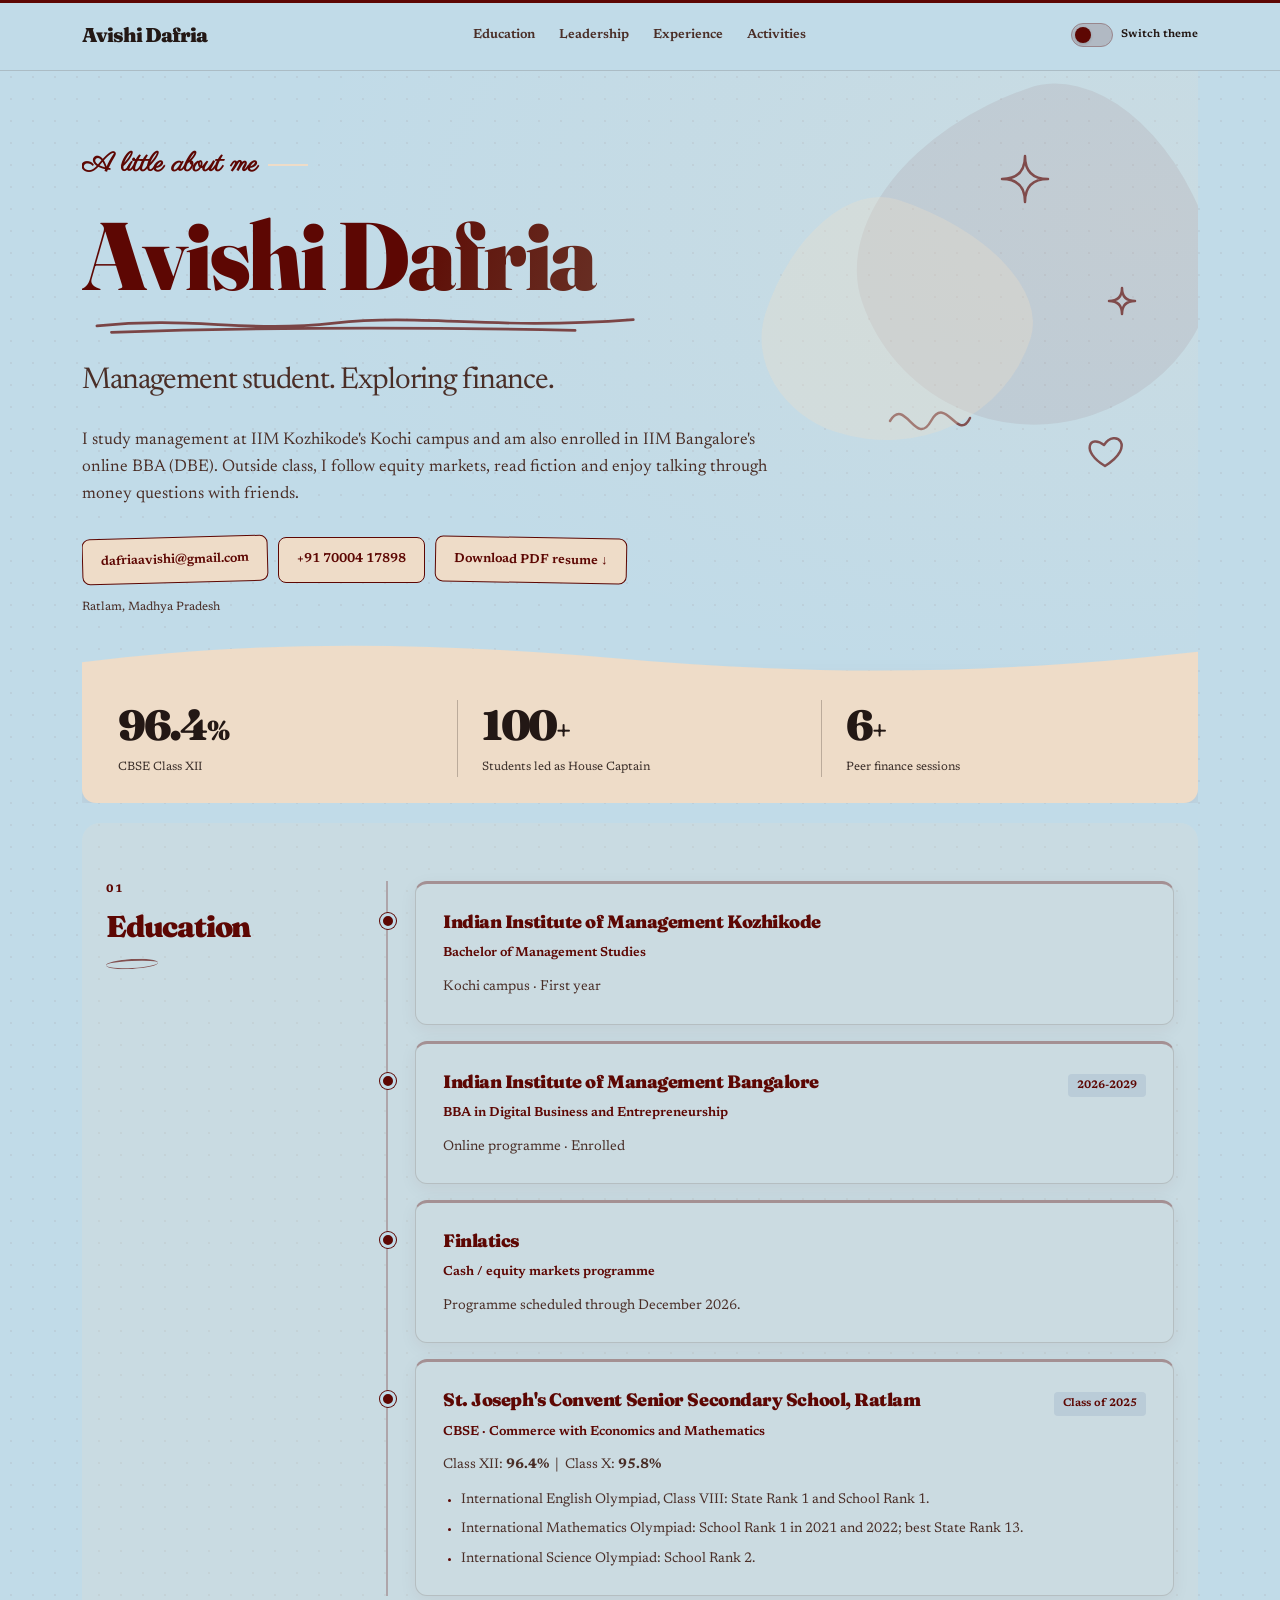
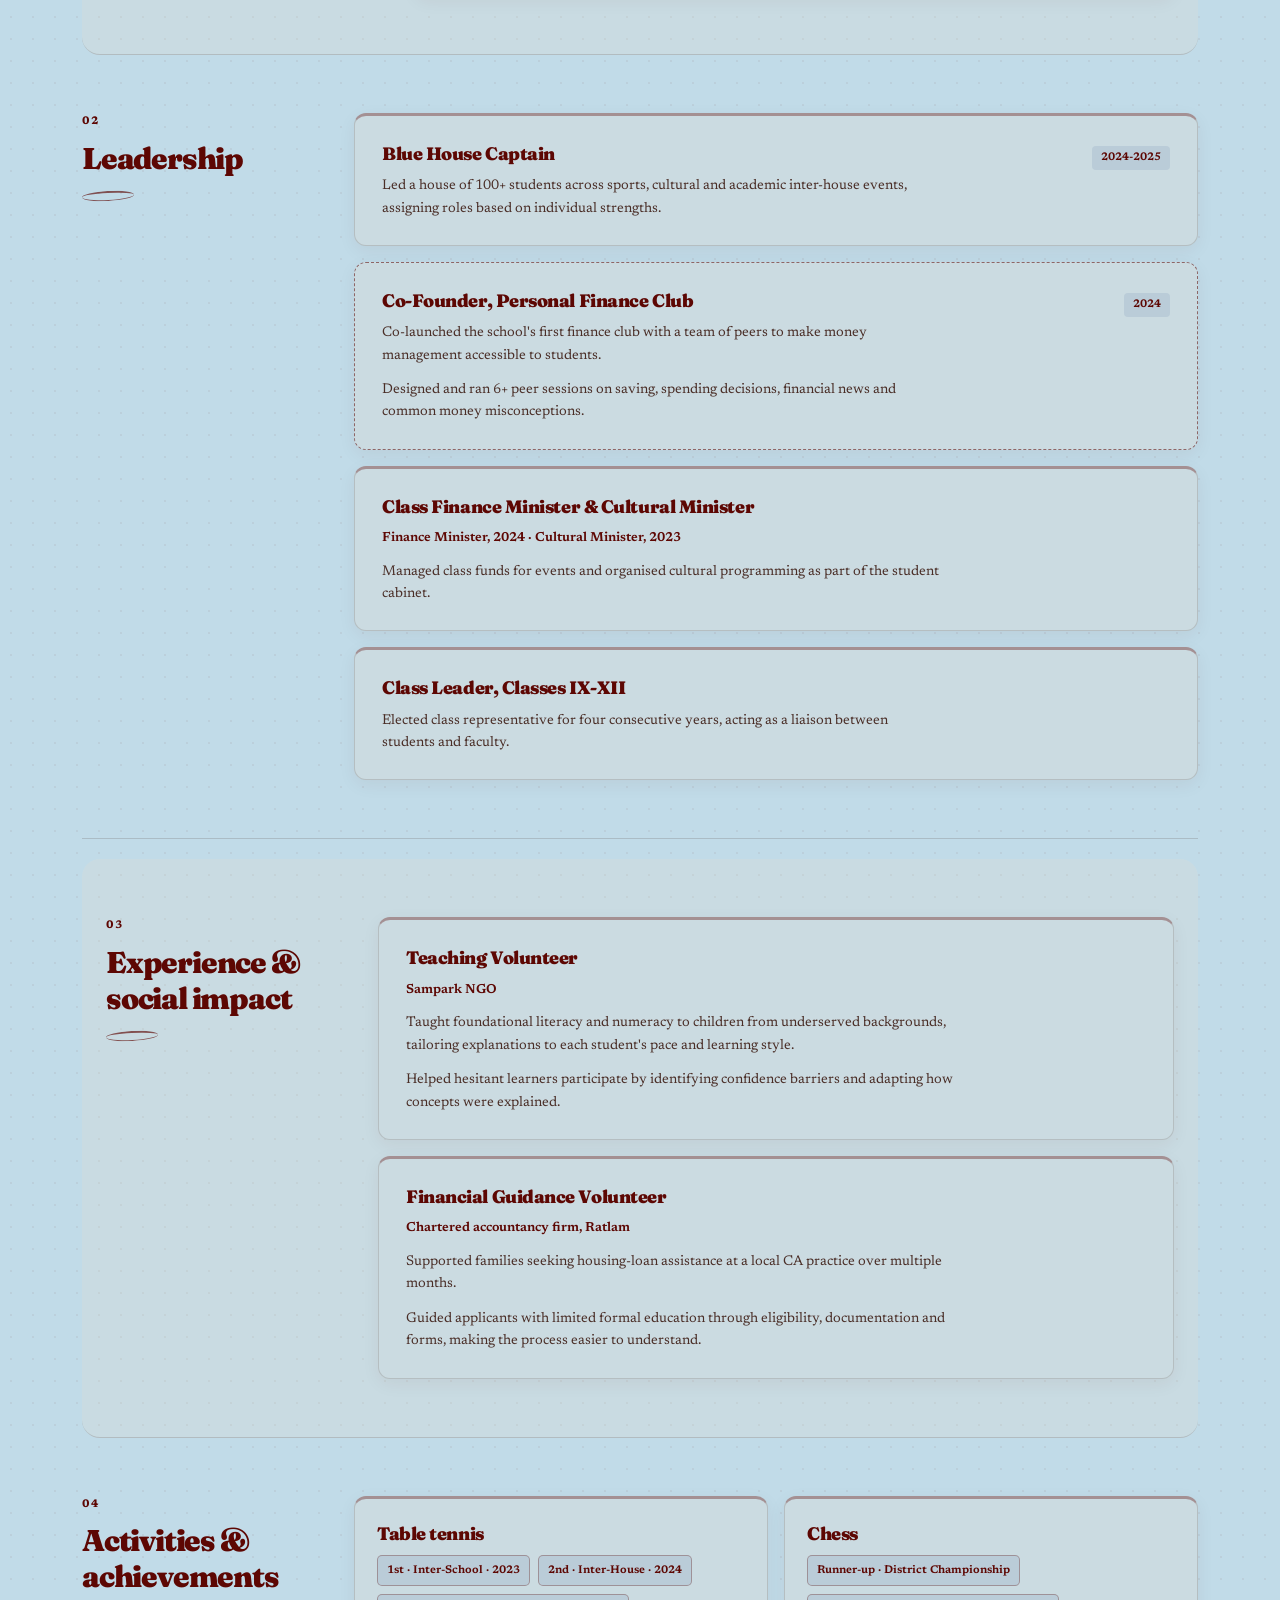
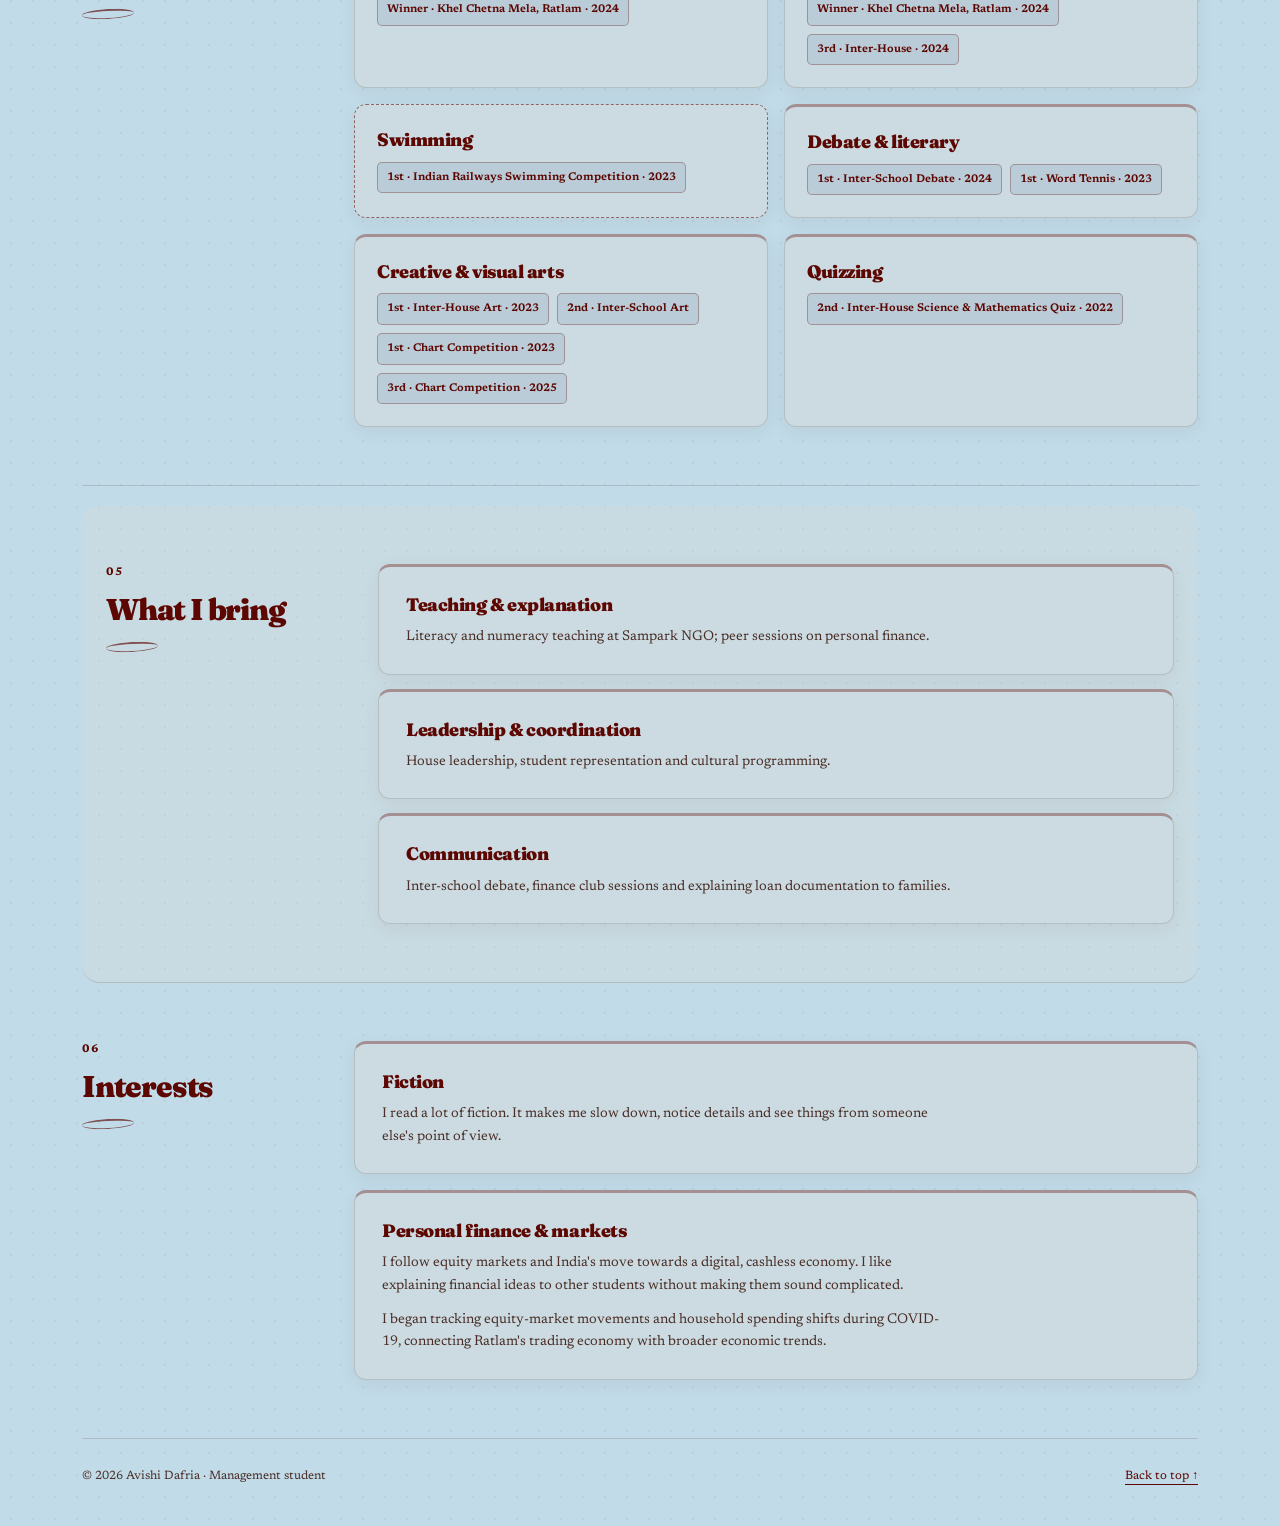
==== commit 231d06d6: "Add files via upload" ====
--- a/index.html
+++ b/index.html
@@ -7,12 +7,12 @@
   <meta property="og:title" content="Avishi Dafria | Resume">
   <meta property="og:description" content="Management student exploring finance. Education, leadership, volunteering and interests.">
   <meta property="og:type" content="website">
-  <meta name="theme-color" content="#64242F">
+  <meta name="theme-color" content="#5D0703">
   <title>Avishi Dafria | Resume</title>
   <link rel="preconnect" href="https://fonts.googleapis.com">
   <link rel="preconnect" href="https://fonts.gstatic.com" crossorigin>
-  <link href="https://fonts.googleapis.com/css2?family=Commissioner:wght@400;500;600;700&family=Syne:wght@400;500;600;700;800&display=swap" rel="stylesheet">
-  <link rel="icon" href="data:image/svg+xml,%3Csvg xmlns=%27http://www.w3.org/2000/svg%27 viewBox=%270 0 64 64%27%3E%3Crect width=%2764%27 height=%2764%27 rx=%2716%27 fill=%27%2364242F%27/%3E%3Ctext x=%2732%27 y=%2742%27 text-anchor=%27middle%27 font-family=%27Arial%27 font-size=%2730%27 fill=%27white%27%3EAD%3C/text%3E%3C/svg%3E">
+  <link href="https://fonts.googleapis.com/css2?family=Fraunces:wght@400;700;900&family=Newsreader:wght@400;500;600;700&family=Parisienne&display=swap" rel="stylesheet">
+  <link rel="icon" href="data:image/svg+xml,%3Csvg xmlns=%27http://www.w3.org/2000/svg%27 viewBox=%270 0 64 64%27%3E%3Crect width=%2764%27 height=%2764%27 rx=%2716%27 fill=%27%235D0703%27/%3E%3Ctext x=%2732%27 y=%2742%27 text-anchor=%27middle%27 font-family=%27Arial%27 font-size=%2730%27 fill=%27white%27%3EAD%3C/text%3E%3C/svg%3E">
   <link rel="stylesheet" href="style.css">
 </head>
 <body>
@@ -32,8 +32,11 @@
   </header>
   <main id="main" class="resume">
     <section id="top" class="intro" aria-labelledby="name">
+
+      <svg class="hero-doodles" viewBox="0 0 1100 450" aria-hidden="true" focusable="false"><g fill="none" stroke="currentColor" stroke-width="2.5" stroke-linecap="round" stroke-linejoin="round"><path d="M935 55 Q935 78 958 78 Q935 78 935 101 Q935 78 912 78 Q935 78 935 55Z"/><path d="M1032 187 Q1032 200 1045 200 Q1032 200 1032 213 Q1032 200 1019 200 Q1032 200 1032 187Z"/><path d="M800 320 C815 295 826 347 841 320 S868 342 880 317"/><path d="M1015 365 C990 350 1000 333 1014 344 C1025 327 1047 345 1015 365Z"/></g></svg>
       <p class="eyebrow">A little about me</p>
       <h1 id="name">Avishi Dafria</h1>
+      <svg class="name-swish" viewBox="0 0 600 22" aria-hidden="true" focusable="false"><path d="M4 12 C110 1 165 20 265 9 S435 17 594 5 M20 19 Q260 11 530 17" fill="none" stroke="currentColor" stroke-width="3" stroke-linecap="round"/></svg>
       <p class="subtitle">Management student. Exploring finance.</p>
       <p class="summary">I study management at IIM Kozhikode's Kochi campus and am also enrolled in IIM Bangalore's online BBA (DBE). Outside class, I follow equity markets, read fiction and enjoy talking through money questions with friends.</p>
       <div class="contact-list" aria-label="Contact details">
@@ -42,6 +45,7 @@
         <a class="contact-button secondary-button" href="resume.pdf" download="Avishi_Dafria_Resume.pdf">Download PDF resume &darr;</a>
       </div>
       <p class="location">Ratlam, Madhya Pradesh</p>
+      <svg class="hero-wave" viewBox="0 0 1200 48" preserveAspectRatio="none" aria-hidden="true" focusable="false"><path d="M0 30 C180 0 360 0 570 24 S960 50 1200 15 L1200 48 L0 48 Z"/></svg>
       <div class="stat-strip" aria-label="Resume highlights">
         <div><strong>96.4<span>%</span></strong><span>CBSE Class XII</span></div>
         <div><strong>100<span>+</span></strong><span>Students led as House Captain</span></div>
--- a/style.css
+++ b/style.css
@@ -1,12 +1,12 @@
-/* Four core colours; mixed tints keep the rest of the page consistent. */
-:root { --primary: #64242F; --rose: #B44446; --salmon: #FC8F8F; --paper: #DFD9D8; --ink: var(--primary); --muted: color-mix(in srgb, var(--primary) 85%, var(--rose)); color-scheme: light dark; }
+/* Pantone-inspired editorial palette; mixed tints keep the page consistent. */
+:root { --primary: #5D0703; --rose: #C1DBE8; --salmon: #EEDCC8; --paper: #EEDCC8; --ink: var(--primary); --muted: color-mix(in srgb, var(--primary) 85%, var(--rose)); color-scheme: light dark; }
 * { box-sizing: border-box; }
 html { scroll-behavior: smooth; scroll-padding-top: 110px; }
-body { margin: 0; background: color-mix(in srgb, var(--primary) 5%, var(--paper)); color: var(--ink); font-family: 'Commissioner', Arial, sans-serif; font-size: 16px; line-height: 1.6; }
+body { margin: 0; background: color-mix(in srgb, var(--primary) 5%, var(--paper)); color: var(--ink); font-family: 'Newsreader', Georgia, serif; font-size: 16px; line-height: 1.6; }
 a { color: var(--primary); text-underline-offset: 5px; }
 a:hover { text-decoration: none; }
 a:focus-visible { outline: 3px solid var(--primary); outline-offset: 5px; }
-h1,h2,h3,.wordmark { font-family: 'Syne', Arial, sans-serif; }
+h1,h2,h3,.wordmark { font-family: 'Fraunces', Arial, sans-serif; }
 h1,h2,h3,p { margin-top: 0; }
 p { margin-bottom: 12px; max-width: 70ch; }
 h1 { font-size: clamp(48px, 7.5vw, 100px); font-weight: 700; line-height: 1.03; letter-spacing: -.06em; margin-bottom: 22px; }
@@ -34,7 +34,7 @@
 .stat-strip { margin-top: 44px; display: grid; grid-template-columns: repeat(3,minmax(0,1fr)); background: var(--primary); color: var(--paper); border-radius: 14px; padding: 26px 12px; }
 .stat-strip > div { padding: 0 24px; border-right: 1px solid color-mix(in srgb,var(--paper) 25%,transparent); }
 .stat-strip > div:last-child { border: 0; }
-.stat-strip strong { display: block; font-family: 'Syne',Arial,sans-serif; font-size: 42px; line-height: 1.2; letter-spacing: -.055em; margin-bottom: 8px; }
+.stat-strip strong { display: block; font-family: 'Fraunces',Arial,sans-serif; font-size: 42px; line-height: 1.2; letter-spacing: -.055em; margin-bottom: 8px; }
 .stat-strip strong span { font-size: .65em; }
 .stat-strip div > span { display: block; font-size: 12px; opacity: .88; }
 .resume-section { display: grid; grid-template-columns: 240px minmax(0,1fr); gap: 32px; padding: 58px 0; border-bottom: 1px solid color-mix(in srgb,var(--muted) 18%,transparent); }
@@ -90,7 +90,7 @@
   .site-footer { padding: 24px 22px 32px; }
 }
 @media (prefers-color-scheme: dark) {
-  :root { --primary: #FC8F8F; --rose: #B44446; --salmon: #FC8F8F; --paper: #64242F; --ink: #DFD9D8; --muted: color-mix(in srgb, var(--ink) 88%, var(--salmon)); }
+  :root { --primary: #EEDCC8; --rose: #C1DBE8; --salmon: #EEDCC8; --paper: #5D0703; --ink: #EEDCC8; --muted: color-mix(in srgb, var(--ink) 88%, var(--salmon)); }
   .intro { background: radial-gradient(ellipse at 95% 20%,color-mix(in srgb,var(--salmon) 10%,transparent),transparent 58%); }
 }
 @media (prefers-reduced-motion: reduce) {
@@ -99,7 +99,7 @@
   .entry:hover,.contact-button:hover { transform: none; }
 }
 @media print {
-  :root { --primary: #64242F; --paper: #DFD9D8; --ink: var(--primary); --muted: var(--primary); }
+  :root { --primary: #5D0703; --paper: #EEDCC8; --ink: var(--primary); --muted: var(--primary); }
   body { background: var(--paper); }
   .site-header,.skip-link,.site-footer,.contact-button[download] { display: none; }
   .intro { padding-top: 10px; background: none; }
@@ -131,10 +131,10 @@
 .theme-switch { display: inline-flex; align-items: center; gap: 7px; cursor: pointer; white-space: nowrap; font-size: 11px; font-weight: 600; min-height: 44px; }
 .theme-switch input { width: 16px; height: 16px; accent-color: var(--primary); cursor: pointer; }
 .theme-switch input:focus-visible { outline: 2px solid var(--primary); outline-offset: 4px; }
-:root:has(#theme-toggle:checked) { --primary: #FC8F8F; --paper: #64242F; --ink: #DFD9D8; --muted: color-mix(in srgb,var(--ink) 88%,var(--salmon)); color-scheme: dark; }
+:root:has(#theme-toggle:checked) { --primary: #EEDCC8; --paper: #5D0703; --ink: #EEDCC8; --muted: color-mix(in srgb,var(--ink) 88%,var(--salmon)); color-scheme: dark; }
 :root:has(#theme-toggle:checked) .intro { background: radial-gradient(ellipse at 95% 20%,color-mix(in srgb,var(--salmon) 10%,transparent),transparent 58%); }
 @media (prefers-color-scheme: dark) {
-  :root:has(#theme-toggle:checked) { --primary: #64242F; --paper: #DFD9D8; --ink: #64242F; --muted: color-mix(in srgb,var(--primary) 85%,var(--rose)); color-scheme: light; }
+  :root:has(#theme-toggle:checked) { --primary: #5D0703; --paper: #EEDCC8; --ink: #5D0703; --muted: color-mix(in srgb,var(--primary) 85%,var(--rose)); color-scheme: light; }
   :root:has(#theme-toggle:checked) .intro { background: radial-gradient(ellipse at 95% 20%,color-mix(in srgb,var(--salmon) 38%,transparent),transparent 58%); }
 }
 @supports (background-clip: text) {
@@ -172,3 +172,59 @@
 .theme-switch input:focus-visible + .toggle-track { outline: 3px solid var(--primary); outline-offset: 4px; }
 .theme-switch:hover .toggle-track { border-color: var(--primary); }
 @media (max-width: 700px) { .toggle-text { position: absolute; width: 1px; height: 1px; overflow: hidden; clip-path: inset(50%); white-space: nowrap; } }
+
+
+/* Locked blue, cherry and cream palette. The pill reverses the device theme. */
+:root { --primary:#5D0703; --rose:#EEDCC8; --salmon:#EEDCC8; --paper:#C1DBE8; --ink:#231815; --muted:#4A2E27; color-scheme:light; }
+body { background:var(--paper); }
+h1,h2,h3,.wordmark,.stat-strip strong { font-family:'Fraunces',serif; font-weight:900; }
+h1 { letter-spacing:-.025em; }
+h2,h3 { color:var(--primary); }
+.eyebrow { font-family:'Parisienne',cursive; text-transform:none; letter-spacing:0; font-size:27px; line-height:1.3; }
+.contact-button,.secondary-button { background:#EEDCC8; color:#5D0703; border-color:#5D0703; }
+.stat-strip { background:#EEDCC8; color:#231815; }
+.stat-strip > div { border-color:color-mix(in srgb,#231815 25%,transparent); }
+.badge { border:1px solid color-mix(in srgb,var(--primary) 30%,transparent); }
+.intro { background:radial-gradient(ellipse at 95% 20%,color-mix(in srgb,var(--rose) 20%,transparent),transparent 58%); }
+@media (prefers-color-scheme:dark) { :root { --primary:#EEDCC8; --rose:#C1DBE8; --salmon:#C1DBE8; --paper:#280E0D; --ink:#EEDCC8; --muted:#E2DABD; color-scheme:dark; } }
+:root:has(#theme-toggle:checked) { --primary:#EEDCC8; --rose:#C1DBE8; --salmon:#C1DBE8; --paper:#280E0D; --ink:#EEDCC8; --muted:#E2DABD; color-scheme:dark; }
+@media (prefers-color-scheme:dark) { :root:has(#theme-toggle:checked) { --primary:#5D0703; --rose:#EEDCC8; --salmon:#EEDCC8; --paper:#C1DBE8; --ink:#231815; --muted:#4A2E27; color-scheme:light; } }
+@media print { :root,:root:has(#theme-toggle:checked) { --primary:#5D0703; --rose:#EEDCC8; --salmon:#EEDCC8; --paper:#C1DBE8; --ink:#231815; --muted:#4A2E27; color-scheme:light; } }
+
+/* Decorative wave and progressive, CSS-only scroll entrances. */
+.hero-wave { display:block; width:100%; height:34px; margin-top:24px; fill:#EEDCC8; }
+.hero-wave + .stat-strip { margin-top:-1px; border-radius:0 0 14px 14px; }
+@media (prefers-reduced-motion:no-preference) {
+ @supports (animation-timeline:view()) {
+  .resume-section .entry,.resume-section .section-label {
+   animation:arrive .6s ease both; animation-timeline:view(); animation-range:entry 0% entry 55%;
+  }
+ }
+}
+
+/* Quiet texture, organic hero layers and alternating colour blocks. */
+body { background-image:radial-gradient(color-mix(in srgb,var(--primary) 9%,transparent) .65px,transparent .8px); background-size:22px 22px; }
+.intro { position:relative; isolation:isolate; }
+.intro::before,.intro::after { content:''; position:absolute; z-index:-1; pointer-events:none; }
+.intro::before { width:350px; height:330px; right:-10px; top:25px; background:#5D0703; opacity:.065; border-radius:65% 35% 48% 52% / 45% 58% 42% 55%; transform:rotate(-19deg); }
+.intro::after { width:260px; height:240px; right:170px; top:135px; background:#EEDCC8; opacity:.3; border-radius:35% 65% 60% 40% / 62% 38% 62% 38%; transform:rotate(18deg); }
+.resume-section:nth-of-type(2n) { background:color-mix(in srgb,#EEDCC8 19%,transparent); border-radius:18px; padding-left:24px; padding-right:24px; margin-top:20px; }
+.section-label h2::after { content:''; display:block; width:52px; height:4px; margin-top:14px; border-radius:999px; background:var(--primary); opacity:.65; }
+.entry { background:color-mix(in srgb,var(--paper) 78%,#EEDCC8); border-top:3px solid color-mix(in srgb,var(--primary) 35%,transparent); box-shadow:0 5px 18px color-mix(in srgb,var(--primary) 6%,transparent); }
+.stat-strip { box-shadow:0 10px 28px color-mix(in srgb,var(--primary) 10%,transparent); }
+@media(max-width:700px) { .intro::before {width:190px;height:220px;right:0;top:60px;} .intro::after {width:150px;height:190px;right:80px;top:150px;} .resume-section:nth-of-type(2n) {padding-left:16px;padding-right:16px;} .section-label h2::after {margin-top:8px;height:3px;} }
+
+.intro { overflow:clip; }
+.section-label,.section-label h2 { min-width:0; }
+@media(max-width:700px) { .section-label h2 { overflow-wrap:anywhere; } }
+
+/* Small, hand-drawn details keep the decoration personal rather than busy. */
+.hero-doodles { position:absolute; width:100%; height:450px; inset:30px 0 auto; color:var(--primary); opacity:.65; z-index:-1; pointer-events:none; }
+.name-swish { display:block; width:min(560px,80%); height:20px; margin:-12px 0 22px 4px; color:var(--primary); opacity:.7; }
+.contact-button:nth-child(1) { transform:rotate(-1.5deg); }
+.contact-button:nth-child(3) { transform:rotate(1deg); }
+.contact-button:hover { transform:translateY(-2px) rotate(0); }
+#leadership .entry:nth-child(2),#activities .entry:nth-child(3) { border:1.5px dashed color-mix(in srgb,var(--primary) 55%,transparent); }
+.section-label h2::after { height:7px; border-top:2px solid var(--primary); border-bottom:1px solid var(--primary); border-radius:50%; transform:rotate(-3deg); background:none; }
+@media(max-width:700px) { .hero-doodles {height:330px;top:70px;width:100%;} .name-swish {height:14px;margin-top:-13px;margin-bottom:22px;} }
+@media(prefers-reduced-motion:reduce) { .contact-button,.contact-button:hover {transform:none;} }
